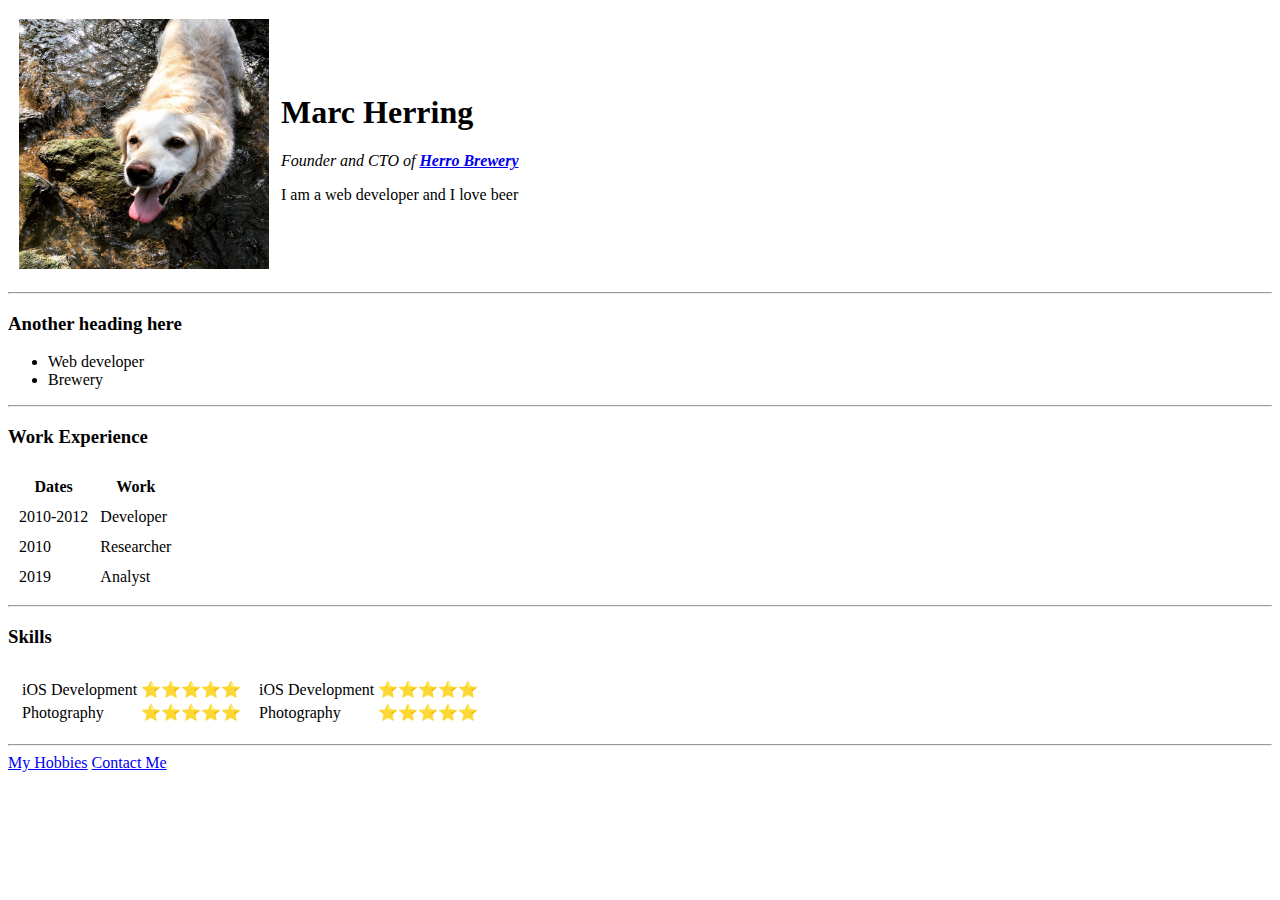
==== index.html @ d834a0ae "Add initial CV website files" ====
<!DOCTYPE html>
<html lang="en" dir="ltr">

<head>
  <meta charset="utf-8">
  <title>⏺Marc's Personal Site</title>
</head>

<body>
  <table cellspacing="10">
    <tr>
      <td> <img src="IMG_4690.png" alt="zachy golden retriever" style="width:250px;height:250px;" /></td>
      <td>
        <h1>Marc Herring</h1>
        </p><em>Founder and CTO of <strong><a href="https://www.appbrewery.co">Herro Brewery</a></strong></em></p>
        <p>I am a web developer and I love beer</p>
      </td>
    </tr>
  </table>
  <hr>
  <h3>Another heading here</h3>
  <ul>
    <li>Web developer</li>
    <li>Brewery</li>
  </ul>
  <hr>
  <h3>Work Experience</h3>
  <table cellspacing="10">
    <thead>
      <tr>
        <th>Dates</th>
        <th>Work</th>
      </tr>
    </thead>
    <tbody>
      <tr>
        <td>2010-2012</td>
        <td>Developer</td>
      </tr>
      <tr>
        <td>2010</td>
        <td>Researcher</td>
      </tr>
      <tr>
        <td>2019</td>
        <td>Analyst</td>
      </tr>
    </tbody>
  </table>
  <hr>
  <h3>Skills</h3>
<table cellspacing="10">
  <tr>
    <td>
      <table>
        <tr>
          <td>iOS Development</td>
          <td>⭐⭐⭐⭐⭐</td>
        </tr>
        <tr>
          <td>Photography</td>
          <td>⭐⭐⭐⭐⭐</td>
          </tr>
      </table>
    </td>
    <td>
      <table>
        <tr>
          <td>iOS Development</td>
          <td>⭐⭐⭐⭐⭐</td>
        </tr>
        <tr>
          <td>Photography</td>
          <td>⭐⭐⭐⭐⭐</td>
          </tr>
      </table>
    </td>
  </tr>
</table>
  <hr>
  <a href="hobbies.html">My Hobbies</a>
  <a href="contact-me.html">Contact Me</a>
</body>

</html>
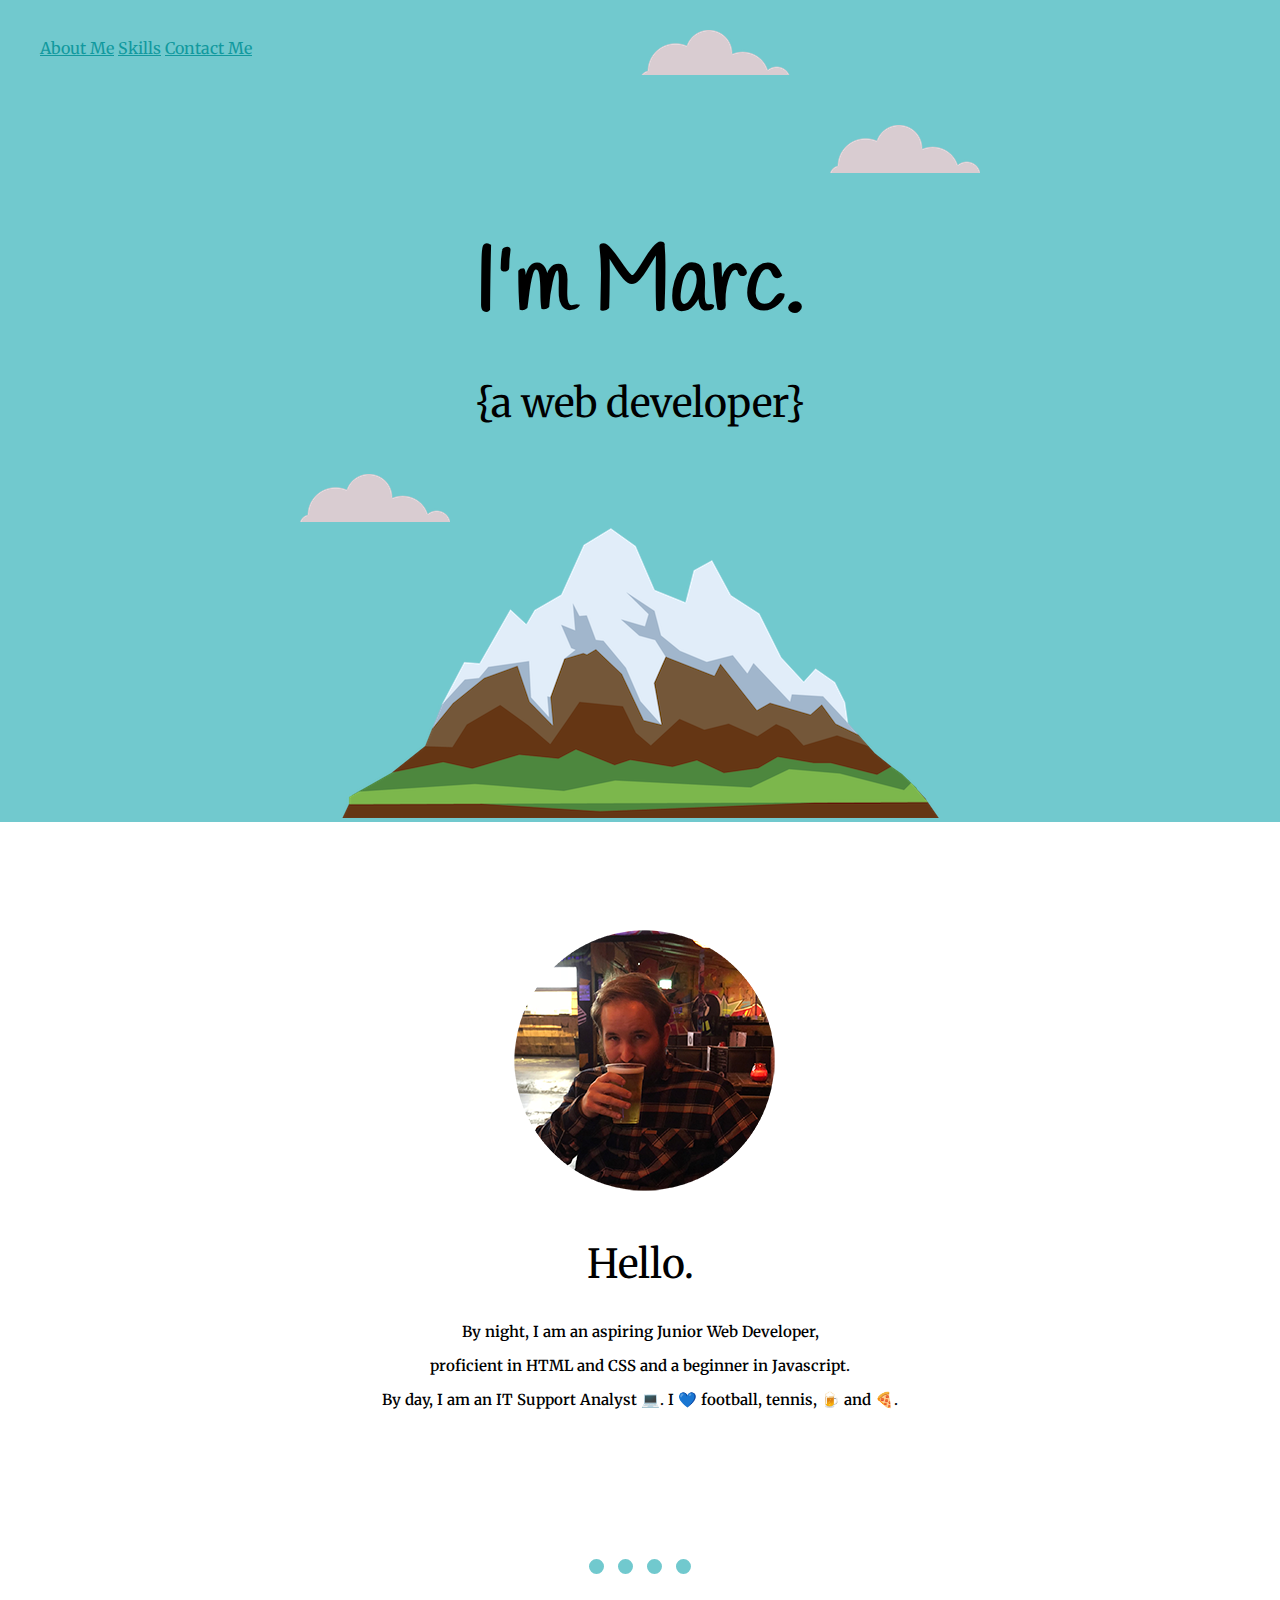
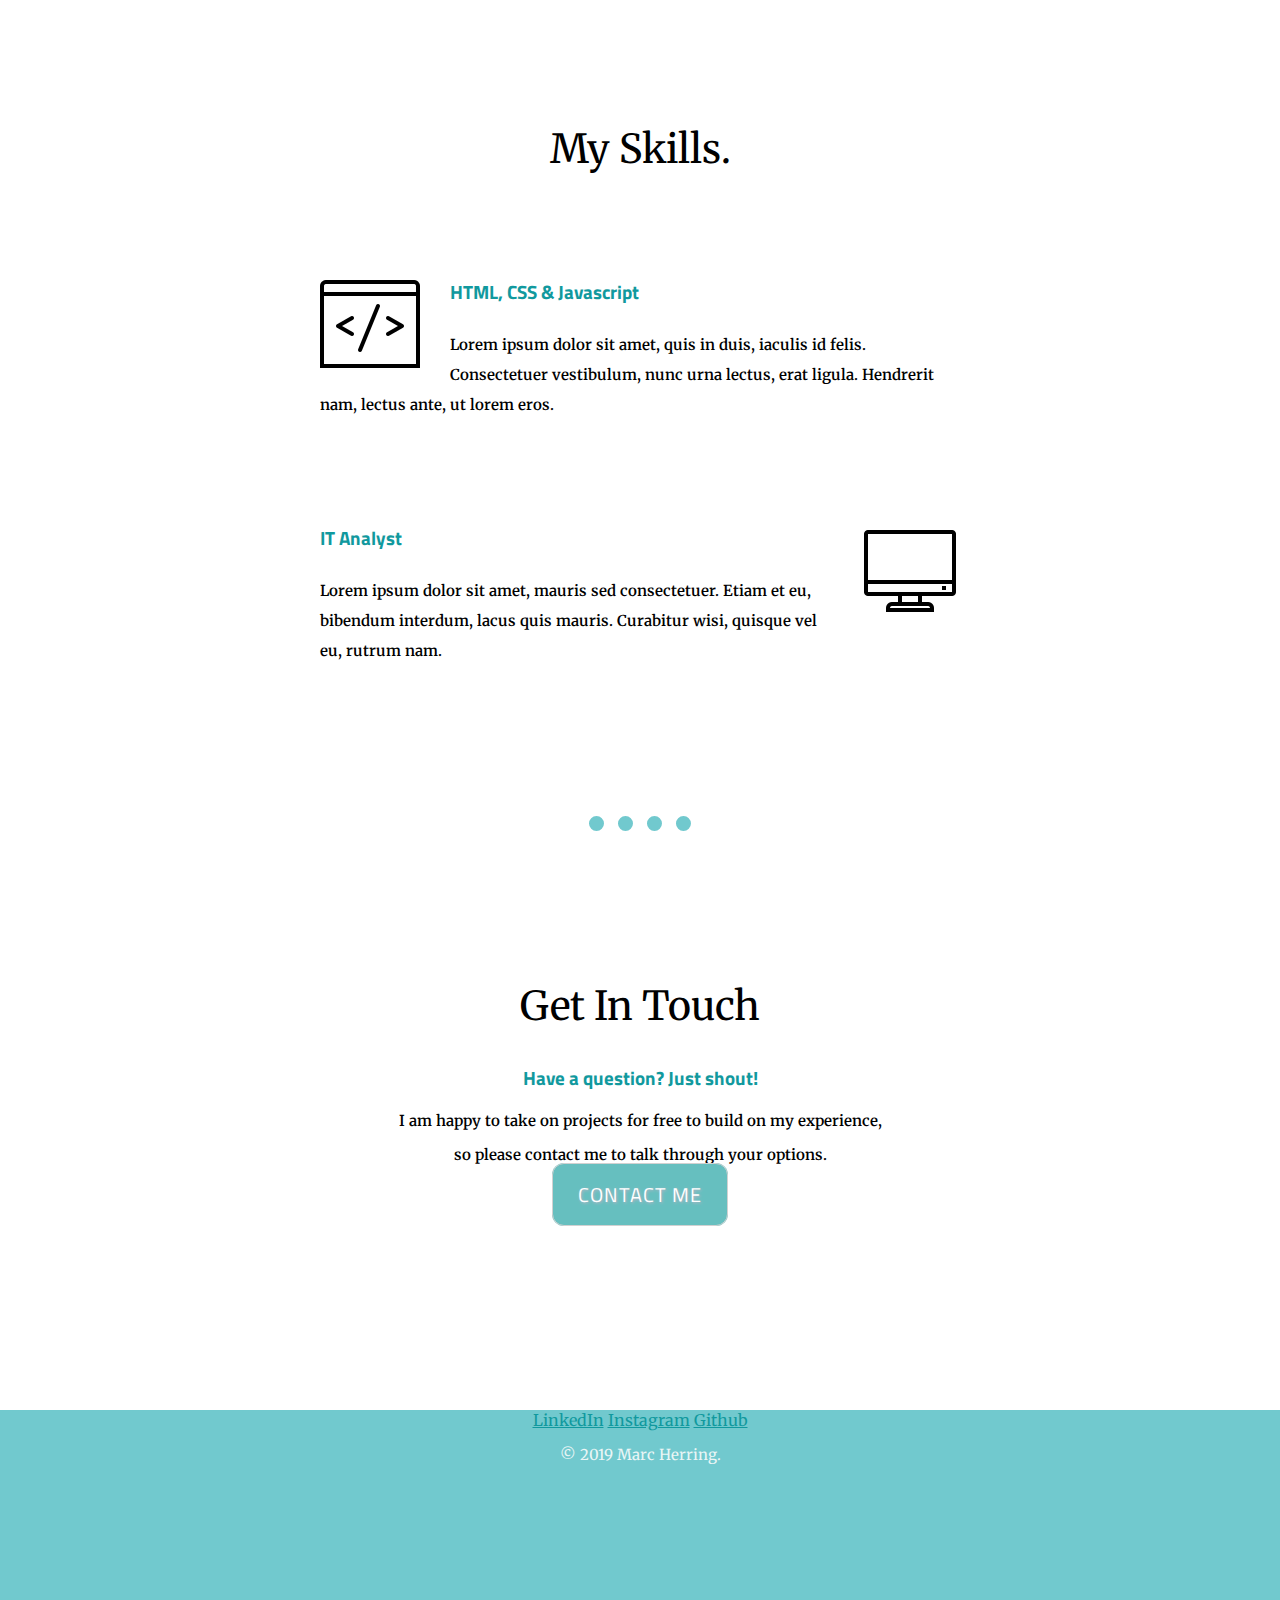
==== commit 473f168e: "cv v0.1" ====
--- a/index.html
+++ b/index.html
@@ -2,84 +2,71 @@
 <html lang="en" dir="ltr">
 
 <head>
+  <link rel="stylesheet" href="css/styles.css">
+  <link rel="icon" href="favicon.ico">
+  <link href="https://fonts.googleapis.com/css?family=Titillium+Web|Handlee|Indie+Flower|Merriweather|Montserrat&display=swap" rel="stylesheet">
   <meta charset="utf-8">
-  <title>⏺Marc's Personal Site</title>
+  <title>Marc Herring - Web Developer</title>
 </head>
 
 <body>
-  <table cellspacing="10">
-    <tr>
-      <td> <img src="IMG_4690.png" alt="zachy golden retriever" style="width:250px;height:250px;" /></td>
-      <td>
-        <h1>Marc Herring</h1>
-        </p><em>Founder and CTO of <strong><a href="https://www.appbrewery.co">Herro Brewery</a></strong></em></p>
-        <p>I am a web developer and I love beer</p>
-      </td>
-    </tr>
-  </table>
-  <hr>
-  <h3>Another heading here</h3>
-  <ul>
-    <li>Web developer</li>
-    <li>Brewery</li>
-  </ul>
-  <hr>
-  <h3>Work Experience</h3>
-  <table cellspacing="10">
-    <thead>
-      <tr>
-        <th>Dates</th>
-        <th>Work</th>
-      </tr>
-    </thead>
-    <tbody>
-      <tr>
-        <td>2010-2012</td>
-        <td>Developer</td>
-      </tr>
-      <tr>
-        <td>2010</td>
-        <td>Researcher</td>
-      </tr>
-      <tr>
-        <td>2019</td>
-        <td>Analyst</td>
-      </tr>
-    </tbody>
-  </table>
-  <hr>
-  <h3>Skills</h3>
-<table cellspacing="10">
-  <tr>
-    <td>
-      <table>
-        <tr>
-          <td>iOS Development</td>
-          <td>⭐⭐⭐⭐⭐</td>
-        </tr>
-        <tr>
-          <td>Photography</td>
-          <td>⭐⭐⭐⭐⭐</td>
-          </tr>
-      </table>
-    </td>
-    <td>
-      <table>
-        <tr>
-          <td>iOS Development</td>
-          <td>⭐⭐⭐⭐⭐</td>
-        </tr>
-        <tr>
-          <td>Photography</td>
-          <td>⭐⭐⭐⭐⭐</td>
-          </tr>
-      </table>
-    </td>
-  </tr>
-</table>
-  <hr>
-  <a href="hobbies.html">My Hobbies</a>
-  <a href="contact-me.html">Contact Me</a>
+  <div class="navbar">
+    <img class="nav-cloud" src="images/cloud.png" alt="cloud-img">
+    <div class="links">
+      <a href="#about">About Me</a>
+      <a href="#skills">Skills</a>
+      <a href="#contact">Contact Me</a>
+    </div>
+  </div>
+  <div class="top-container">
+    <img class="top-cloud " src="images/cloud.png" alt="cloud-img">
+    <h1>I'm Marc.</h1>
+    <h2>{a web developer}</h2>
+    <img class="bottom-cloud" src="images/cloud.png" alt="cloud-img">
+    <img src="images/mountain.png" alt="mountain-img">
+  </div>
+  <div class="middle-container" id="about">
+    <div class="profile">
+      <img class="profile" src="images/profile.png" alt="profile-img">
+      <h2>Hello.</h2>
+      <p>By night, I am an aspiring Junior Web Developer,</p>
+      <p>proficient in HTML and CSS and a beginner in Javascript.</p>
+      <p>By day, I am an IT Support Analyst 💻. I 💙 football, tennis, 🍺 and 🍕.</p>
+    </div>
+    <hr>
+    <div class="skills" id="skills">
+      <h2>My Skills.</h2>
+      <div class="skill-row">
+        <img class="code" src="images/code.png" alt="code-img">
+        <h3>HTML, CSS & Javascript</h3>
+        <p>Lorem ipsum dolor sit amet, quis in duis, iaculis id felis. Consectetuer vestibulum, nunc urna lectus, erat ligula. Hendrerit nam, lectus ante, ut lorem eros.</p>
+      </div>
+      <div class="skill-row">
+        <img class="it" src="images/monitor.png" alt="monitor-img">
+        <h3>IT Analyst</h3>
+        <p>Lorem ipsum dolor sit amet, mauris sed consectetuer. Etiam et eu, bibendum interdum, lacus quis mauris. Curabitur wisi, quisque vel eu, rutrum nam.</p>
+      </div>
+    </div>
+    <hr>
+    <div class="contact-me" id="contact">
+      <h2>Get In Touch</h2>
+      <h3>Have a question? Just shout!</h3>
+      <p>I am happy to take on projects for free to build on my experience,</p>
+      <p>so please contact me to talk through your options.</p>
+      <a class="btn-cta" href="mailto:herrow3b@gmail.com">CONTACT ME</a>
+    </div>
+  </div>
+
+
+  <div class="bottom-container">
+    <div class="footer-text">
+      <a class="footer-link" href="https://www.linkedin.com/in/marcherring">LinkedIn</a>
+      <a class="footer-link" href="https://instagram.com/herro2689">Instagram</a>
+      <a class="footer-link" href="https://www.github.com/herro2689">Github</a>
+      <p>© 2019 Marc Herring.</p>
+    </div>
+  </div>
+
 </body>
 
 </html>
--- a/css/styles.css
+++ b/css/styles.css
@@ -0,0 +1,131 @@
+body {
+  margin: 0;
+  text-align: center;
+  font-family: 'Merriweather', serif;
+}
+
+h1 {
+  margin: 50px auto 0 auto;
+  font-family: 'Handlee', serif;
+  font-size: 5.625rem;
+}
+
+h2 {
+  font-size: 2.5rem;
+  font-weight: normal;
+}
+
+h3 {
+  font-family: 'Titillium Web', sans-serif;
+  color: #11999E;
+}
+
+a {
+  color: #11999E;
+}
+
+p {
+  font-weight: 600;
+  font-size: 15px;
+}
+
+hr {
+  border-style: dotted none none;
+  border-width: 15px;
+  border-color: #71c9ce;
+  width: 8%;
+  margin: 150px auto 150px auto;
+}
+
+/******************************************CLASS SELECTORS***************************************/
+.navbar {
+  height: 75px;
+  background-color: #71c9ce;
+  position: relative;
+}
+
+.nav-cloud {
+  position: absolute;
+  margin-top: 30px;
+}
+
+.links {
+  display: inline-block;
+  position: absolute;
+  left: 40px;
+  margin-top: 37.5px;
+}
+
+.top-container {
+  padding-top: 100px;
+  background-color: #71c9ce;
+  position: relative;
+}
+
+.middle-container {
+  padding-bottom: 200px;
+}
+
+.bottom-container {
+  position: relative;
+  background-color: #71c9ce;
+  padding-bottom: 200px;
+}
+
+.bottom-container p {
+  color: #EAF6F6;
+  font-weight: normal;
+}
+
+.top-cloud {
+  position: absolute;
+  right: 300px;
+  top: 50px;
+}
+
+.bottom-cloud {
+  position: absolute;
+  left: 300px;
+  bottom: 300px;
+}
+
+.skill-row {
+  width: 50%;
+  margin: 100px auto;
+  text-align: left;
+  line-height: 2;
+}
+
+.code {
+  float: left;
+  margin-right: 30px;
+}
+
+.it {
+  float: right;
+  margin-left: 30px;
+}
+
+.profile {
+  margin-top: 50px;
+}
+
+.btn-cta {
+  -webkit-border-radius: 12;
+  -moz-border-radius: 12;
+  border-radius: 12px;
+  font-family: 'Titillium Web', serif;
+  letter-spacing:1px;
+  text-shadow: 1px 1px 3px #c4b2c4;
+  color: #ffffff;
+  font-size: 20px;
+  background: #66BFBF;
+  padding: 15px 25px 15px 25px;
+  border: solid #d1d1d1 1px;
+  text-decoration: none;
+}
+
+.btn-cta:hover {
+  background: #82d5d9;
+  text-decoration: none;
+}
